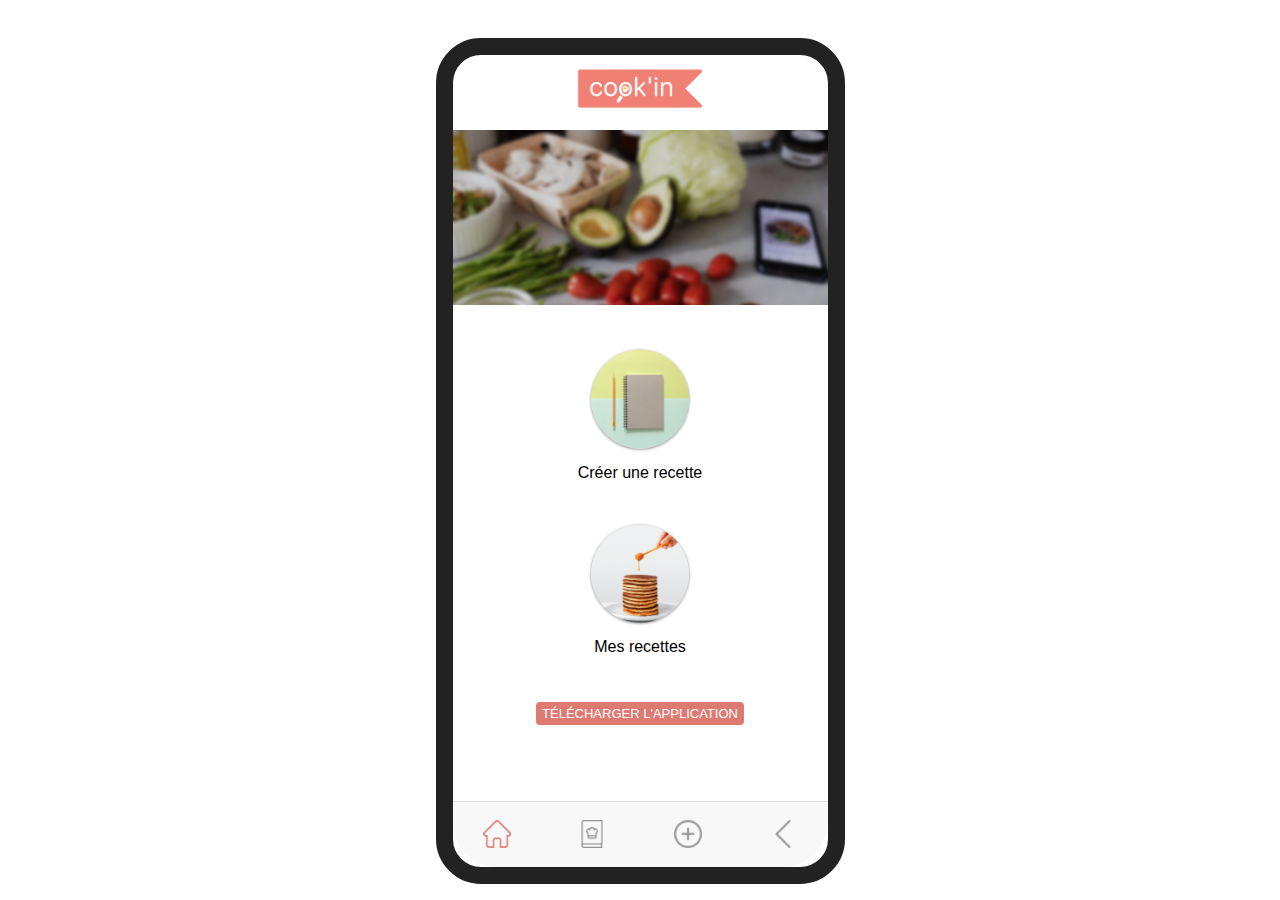
==== index.html @ c46e0a31 "nouveau test" ====
<!DOCTYPE html>
<html lang="fr">

<head>
    <link rel="stylesheet" type="text/css" href="index.css"/>
    <meta charset="UTF-8">
    <title>Home</title>
</head>

<body>

    <div id="container">
      <div id="header_container">
        <img id="logo" src="img/logofinal.png">
        <img id="bandeau" src="img/bandeau.png">

        <img id="btn_creer_recette" src="img/notebook_rond.png" onclick="window.location.href='creer_recette.html';">
        <p id="txt_creer">Créer une recette</p>

        <img id="btn_mes_recettes" src="img/panackes_rond.png" onclick="window.location.href='mes_recettes.html';">
        <p id="txt_consulter">Mes recettes</p>
        <button onclick="window.location.href='pub.html';">Télécharger l'application</button>
      </div>

      <nav>
        <img id="home_icon" src="img/home%20(1).png" onclick="window.location.href='home.html';">
        <img id="book_icon" src="img/cookbook.png" onclick="window.location.href='mes_recettes.html';">
        <img id="plus_icon" src="img/plus.png" onclick="window.location.href='creer_recette.html';">
        <img id="back_icon" src="img/back.png">
      </nav>
    </div>

</body>

</html>
---- index.css ----
@font-face {
  font-family: 'Roboto', sans-serif;
  @import url('https://fonts.googleapis.com/css2?family=Roboto:wght@100;300;400;500;700;900&display=swap');
}

#container {
  width: 375px;
  height: 812px;
  margin-left: auto;
  margin-right: auto;
  position: relative;
  margin-top: 3%;
  border: 17px solid #222222;
  border-radius: 45px;
}

#header_container {
  text-align: center;
}

#logo {
  width: 35%;
  margin-top: 3%;
}

#bandeau {
  width: 100%;
  margin-top: 4%;
}

#btn_creer_recette {
  width: 30%;
  text-align: center;
  margin-top: 9%;
  cursor: pointer;
}

#txt_creer {
  font-family: Roboto, sans-serif;
}

#container p {
  margin-top: 5px;
}

#btn_mes_recettes{
  width: 30%;
  text-align: center;
  margin-top: 5%;
  font-size: medium;
  cursor: pointer;
}

#txt_consulter {
  font-family: Roboto, sans-serif;
}

#container button{
  margin-top: 8%;
  background-color: #dd7b72;
  text-transform: uppercase;
  font-size: 13px;
  padding-top: 4px;
  padding-bottom: 4px;
  color: white;
  outline: none;
  border: 0;
  border-radius: 4px;
  cursor: pointer;
}

nav {
  position: absolute;
  bottom: 0;
  width: 375px;
  height: 8%;
  background-color: #f8f8f9;
  border-top: 1px solid #e0e0e0;
  display: flex;
  align-items: center;
  flex-direction: row;
  justify-content: center;
  border-bottom-left-radius: 45px;
  border-bottom-right-radius: 45px;
}

nav img {
  height: 43%;
  margin-left: 9%;
  margin-right: 9%;
  cursor: pointer;
}

@media only screen
and (device-width : 375px)
and (device-height : 812px)
and (-webkit-device-pixel-ratio : 3) {

  #container {
    width: 100%;
    height: 100%;
  }

}
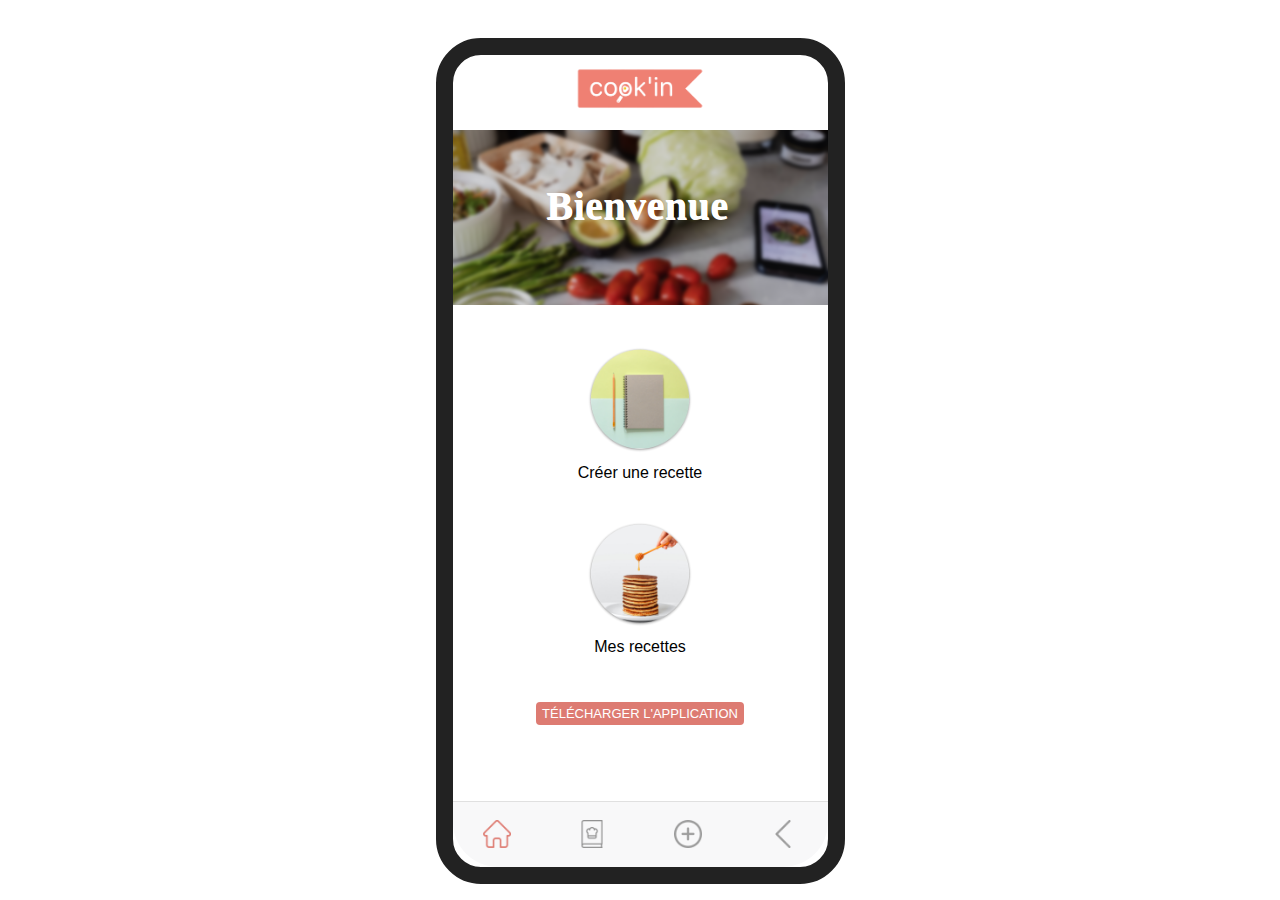
==== commit df5beeb9: "Merge remote-tracking branch 'origin/master'" ====
--- a/index.html
+++ b/index.html
@@ -13,6 +13,7 @@
       <div id="header_container">
         <img id="logo" src="img/logofinal.png">
         <img id="bandeau" src="img/bandeau.png">
+        <p id="bienvenue">Bienvenue</p>
 
         <img id="btn_creer_recette" src="img/notebook_rond.png" onclick="window.location.href='creer_recette.html';">
         <p id="txt_creer">Créer une recette</p>
--- a/index.css
+++ b/index.css
@@ -1,6 +1,11 @@
 @font-face {
   font-family: 'Roboto', sans-serif;
   @import url('https://fonts.googleapis.com/css2?family=Roboto:wght@100;300;400;500;700;900&display=swap');
+}
+
+@font-face {
+  font-family: 'Pacifico', cursive;
+  @import url('https://fonts.googleapis.com/css2?family=Pacifico&display=swap');
 }
 
 #container {
@@ -26,6 +31,18 @@
 #bandeau {
   width: 100%;
   margin-top: 4%;
+}
+
+#bienvenue {
+  font-family: Pacifico, cursive;
+  font-size: 40px;
+  font-weight: bold;
+  letter-spacing: 0.5px;
+  position: absolute;
+  top: 15%;
+  left: 25%;
+  color: white;
+  text-shadow: 0.5px 0.5px 0.5px white;
 }
 
 #btn_creer_recette {
